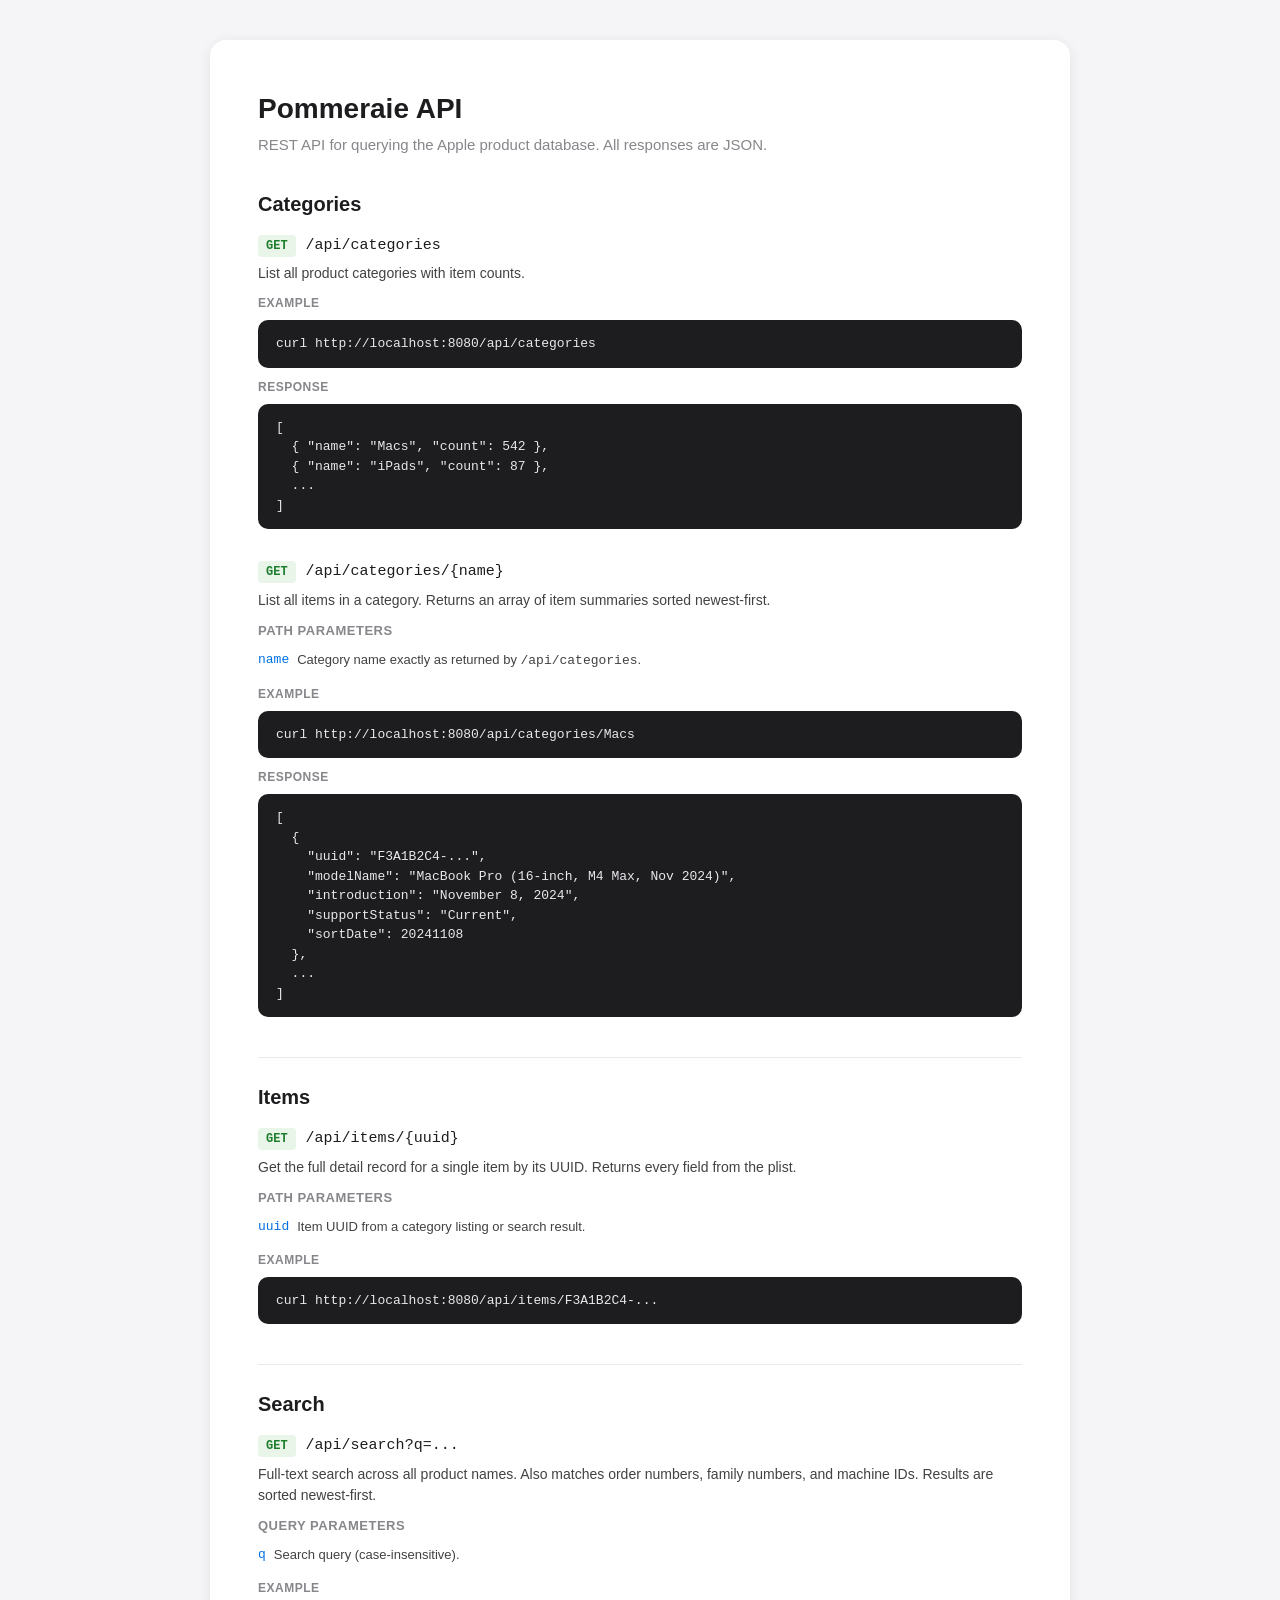
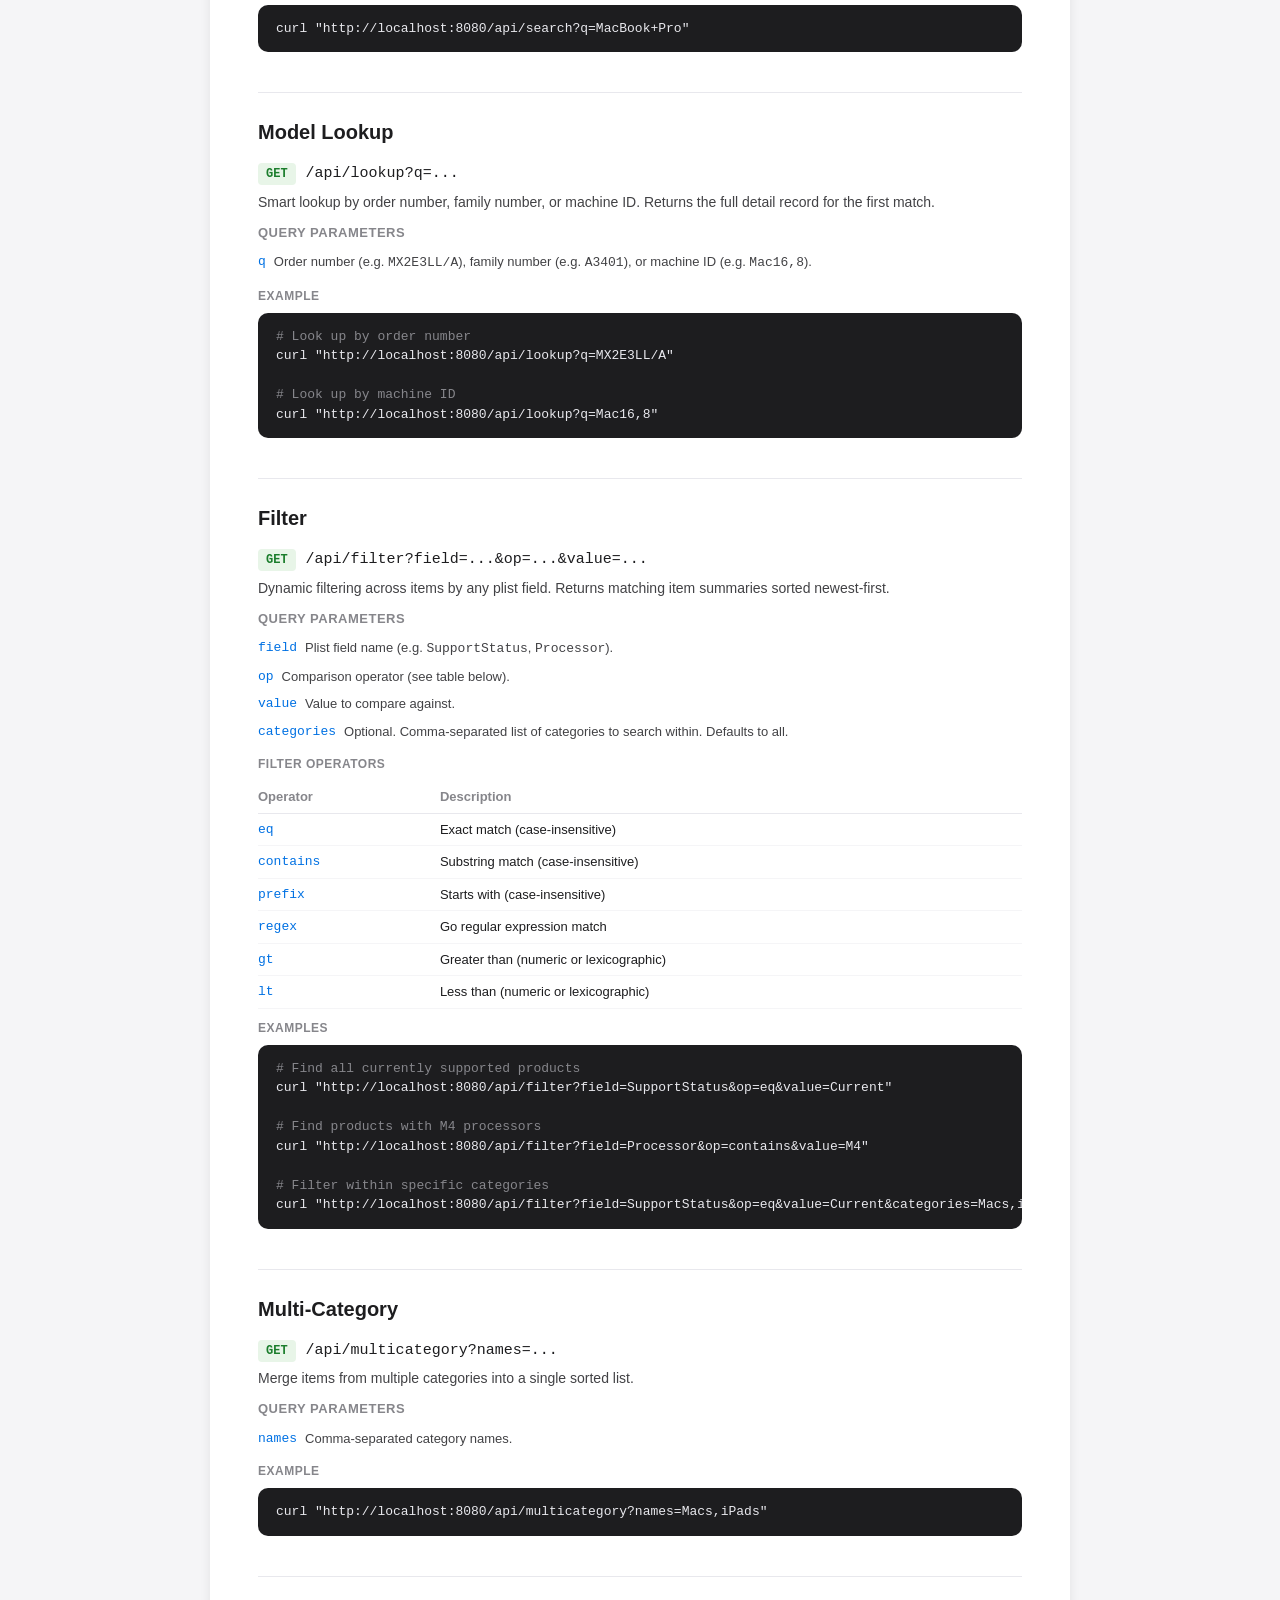
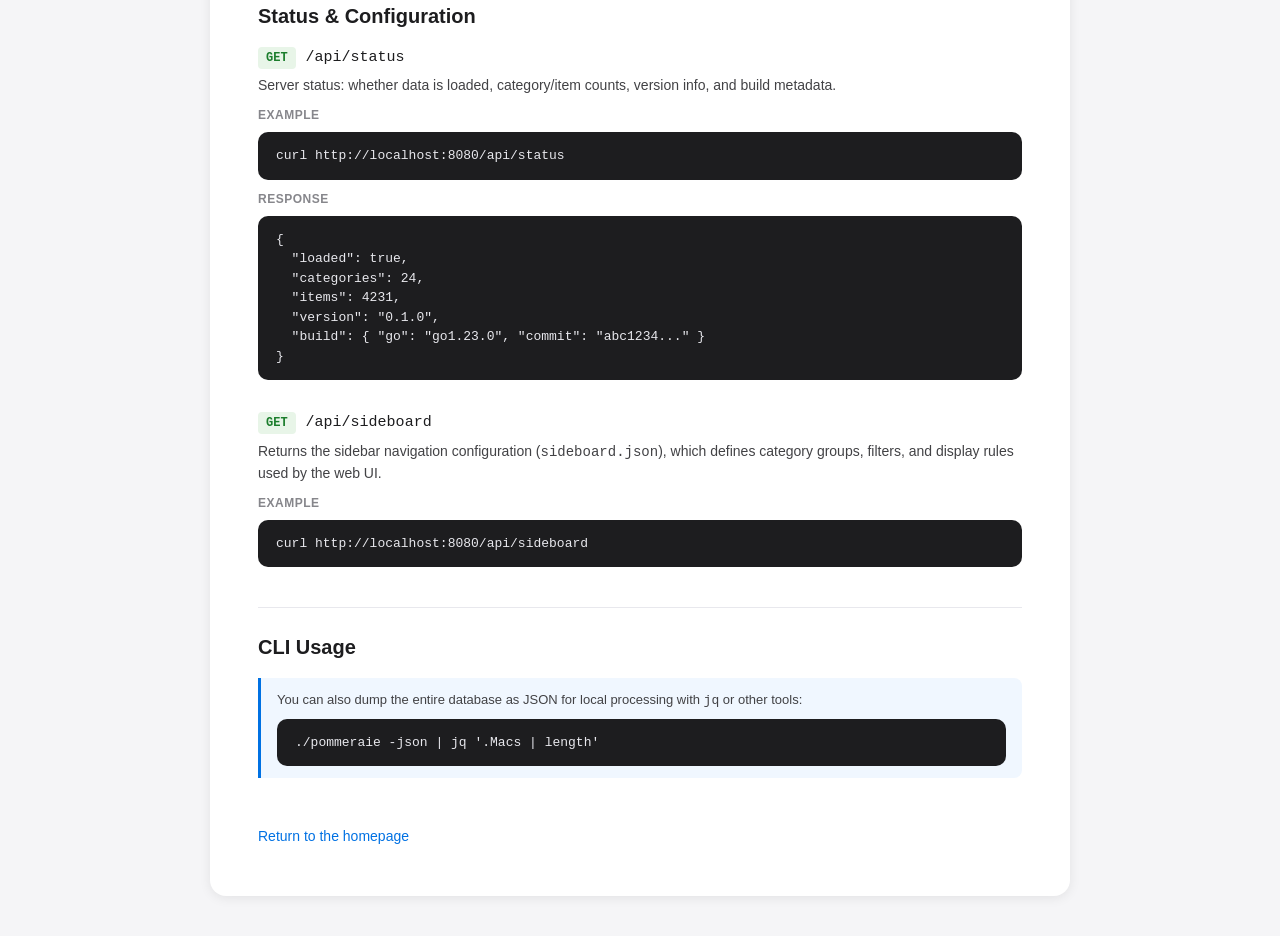
==== static/api.html @ 93c07968 "Add built-in API documentation page at /api - New static/api.html documents all REST endpoints with " ====
<!doctype html>
<html lang="en">
    <head>
        <meta charset="UTF-8" />
        <meta name="viewport" content="width=device-width, initial-scale=1.0" />
        <title>API Documentation — Pommeraie</title>
        <style>
            * {
                margin: 0;
                padding: 0;
                box-sizing: border-box;
            }
            body {
                font-family:
                    -apple-system, BlinkMacSystemFont, "SF Pro Text",
                    "Helvetica Neue", sans-serif;
                background: #f5f5f7;
                color: #1d1d1f;
                padding: 40px 20px;
                line-height: 1.5;
            }
            .container {
                background: #fff;
                border-radius: 16px;
                box-shadow: 0 2px 12px rgba(0, 0, 0, 0.08);
                padding: 48px;
                max-width: 860px;
                margin: 0 auto;
            }
            h1 {
                font-size: 28px;
                font-weight: 600;
                margin-bottom: 4px;
            }
            .subtitle {
                font-size: 15px;
                color: #86868b;
                margin-bottom: 32px;
            }
            h2 {
                font-size: 20px;
                font-weight: 600;
                margin-top: 40px;
                margin-bottom: 16px;
                padding-top: 24px;
                border-top: 1px solid #e8e8ed;
            }
            h2:first-of-type {
                margin-top: 0;
                padding-top: 0;
                border-top: none;
            }
            .endpoint {
                margin-bottom: 32px;
            }
            .endpoint-header {
                display: flex;
                align-items: baseline;
                gap: 10px;
                margin-bottom: 6px;
                flex-wrap: wrap;
            }
            .method {
                font-family: "SF Mono", SFMono-Regular, Menlo, monospace;
                font-size: 12px;
                font-weight: 600;
                background: #e8f5e8;
                color: #1b7d2c;
                padding: 2px 8px;
                border-radius: 4px;
                flex-shrink: 0;
            }
            .path {
                font-family: "SF Mono", SFMono-Regular, Menlo, monospace;
                font-size: 15px;
                font-weight: 500;
                color: #1d1d1f;
            }
            .endpoint p {
                font-size: 14px;
                color: #424245;
                margin-bottom: 10px;
            }
            .params {
                margin: 10px 0;
            }
            .params-title {
                font-size: 13px;
                font-weight: 600;
                color: #86868b;
                text-transform: uppercase;
                letter-spacing: 0.5px;
                margin-bottom: 6px;
            }
            .param {
                font-size: 13px;
                padding: 4px 0;
                display: flex;
                gap: 8px;
            }
            .param-name {
                font-family: "SF Mono", SFMono-Regular, Menlo, monospace;
                color: #0071e3;
                flex-shrink: 0;
            }
            .param-desc {
                color: #424245;
            }
            pre {
                background: #1d1d1f;
                color: #e8e8ed;
                font-family: "SF Mono", SFMono-Regular, Menlo, monospace;
                font-size: 13px;
                padding: 14px 18px;
                border-radius: 10px;
                overflow-x: auto;
                margin: 8px 0;
                line-height: 1.5;
            }
            pre .comment {
                color: #86868b;
            }
            .label {
                font-size: 12px;
                font-weight: 600;
                color: #86868b;
                text-transform: uppercase;
                letter-spacing: 0.5px;
                margin-top: 10px;
                margin-bottom: 4px;
            }
            table {
                width: 100%;
                border-collapse: collapse;
                font-size: 13px;
                margin: 8px 0;
            }
            th {
                text-align: left;
                font-weight: 600;
                color: #86868b;
                padding: 6px 12px 6px 0;
                border-bottom: 1px solid #e8e8ed;
            }
            td {
                padding: 6px 12px 6px 0;
                border-bottom: 1px solid #f5f5f7;
                vertical-align: top;
            }
            td:first-child {
                font-family: "SF Mono", SFMono-Regular, Menlo, monospace;
                color: #0071e3;
                white-space: nowrap;
            }
            .back-link {
                display: inline-block;
                margin-top: 32px;
                font-size: 14px;
                color: #0071e3;
                text-decoration: none;
            }
            .back-link:hover {
                text-decoration: underline;
            }
            .note {
                background: #f0f7ff;
                border-left: 3px solid #0071e3;
                padding: 12px 16px;
                border-radius: 0 8px 8px 0;
                font-size: 13px;
                color: #424245;
                margin: 16px 0;
            }
            @media (max-width: 600px) {
                .container {
                    padding: 24px 16px;
                }
                .endpoint-header {
                    gap: 6px;
                }
                .path {
                    font-size: 13px;
                }
            }
        </style>
    </head>
    <body>
        <div class="container">
            <h1>Pommeraie API</h1>
            <p class="subtitle">
                REST API for querying the Apple product database. All responses
                are JSON.
            </p>

            <h2>Categories</h2>

            <div class="endpoint">
                <div class="endpoint-header">
                    <span class="method">GET</span>
                    <span class="path">/api/categories</span>
                </div>
                <p>List all product categories with item counts.</p>
                <div class="label">Example</div>
                <pre>curl http://localhost:8080/api/categories</pre>
                <div class="label">Response</div>
                <pre>[
  { "name": "Macs", "count": 542 },
  { "name": "iPads", "count": 87 },
  ...
]</pre>
            </div>

            <div class="endpoint">
                <div class="endpoint-header">
                    <span class="method">GET</span>
                    <span class="path">/api/categories/{name}</span>
                </div>
                <p>
                    List all items in a category. Returns an array of item
                    summaries sorted newest-first.
                </p>
                <div class="params">
                    <div class="params-title">Path Parameters</div>
                    <div class="param">
                        <span class="param-name">name</span>
                        <span class="param-desc"
                            >Category name exactly as returned by
                            <code>/api/categories</code>.</span
                        >
                    </div>
                </div>
                <div class="label">Example</div>
                <pre>curl http://localhost:8080/api/categories/Macs</pre>
                <div class="label">Response</div>
                <pre>[
  {
    "uuid": "F3A1B2C4-...",
    "modelName": "MacBook Pro (16-inch, M4 Max, Nov 2024)",
    "introduction": "November 8, 2024",
    "supportStatus": "Current",
    "sortDate": 20241108
  },
  ...
]</pre>
            </div>

            <h2>Items</h2>

            <div class="endpoint">
                <div class="endpoint-header">
                    <span class="method">GET</span>
                    <span class="path">/api/items/{uuid}</span>
                </div>
                <p>
                    Get the full detail record for a single item by its UUID.
                    Returns every field from the plist.
                </p>
                <div class="params">
                    <div class="params-title">Path Parameters</div>
                    <div class="param">
                        <span class="param-name">uuid</span>
                        <span class="param-desc"
                            >Item UUID from a category listing or search
                            result.</span
                        >
                    </div>
                </div>
                <div class="label">Example</div>
                <pre>curl http://localhost:8080/api/items/F3A1B2C4-...</pre>
            </div>

            <h2>Search</h2>

            <div class="endpoint">
                <div class="endpoint-header">
                    <span class="method">GET</span>
                    <span class="path">/api/search?q=...</span>
                </div>
                <p>
                    Full-text search across all product names. Also matches
                    order numbers, family numbers, and machine IDs. Results are
                    sorted newest-first.
                </p>
                <div class="params">
                    <div class="params-title">Query Parameters</div>
                    <div class="param">
                        <span class="param-name">q</span>
                        <span class="param-desc"
                            >Search query (case-insensitive).</span
                        >
                    </div>
                </div>
                <div class="label">Example</div>
                <pre>curl "http://localhost:8080/api/search?q=MacBook+Pro"</pre>
            </div>

            <h2>Model Lookup</h2>

            <div class="endpoint">
                <div class="endpoint-header">
                    <span class="method">GET</span>
                    <span class="path">/api/lookup?q=...</span>
                </div>
                <p>
                    Smart lookup by order number, family number, or machine ID.
                    Returns the full detail record for the first match.
                </p>
                <div class="params">
                    <div class="params-title">Query Parameters</div>
                    <div class="param">
                        <span class="param-name">q</span>
                        <span class="param-desc"
                            >Order number (e.g.
                            <code>MX2E3LL/A</code>), family number (e.g.
                            <code>A3401</code>), or machine ID (e.g.
                            <code>Mac16,8</code>).</span
                        >
                    </div>
                </div>
                <div class="label">Example</div>
                <pre><span class="comment"># Look up by order number</span>
curl "http://localhost:8080/api/lookup?q=MX2E3LL/A"

<span class="comment"># Look up by machine ID</span>
curl "http://localhost:8080/api/lookup?q=Mac16,8"</pre>
            </div>

            <h2>Filter</h2>

            <div class="endpoint">
                <div class="endpoint-header">
                    <span class="method">GET</span>
                    <span class="path">/api/filter?field=...&amp;op=...&amp;value=...</span>
                </div>
                <p>
                    Dynamic filtering across items by any plist field. Returns
                    matching item summaries sorted newest-first.
                </p>
                <div class="params">
                    <div class="params-title">Query Parameters</div>
                    <div class="param">
                        <span class="param-name">field</span>
                        <span class="param-desc"
                            >Plist field name (e.g.
                            <code>SupportStatus</code>,
                            <code>Processor</code>).</span
                        >
                    </div>
                    <div class="param">
                        <span class="param-name">op</span>
                        <span class="param-desc"
                            >Comparison operator (see table below).</span
                        >
                    </div>
                    <div class="param">
                        <span class="param-name">value</span>
                        <span class="param-desc"
                            >Value to compare against.</span
                        >
                    </div>
                    <div class="param">
                        <span class="param-name">categories</span>
                        <span class="param-desc"
                            >Optional. Comma-separated list of categories to
                            search within. Defaults to all.</span
                        >
                    </div>
                </div>

                <div class="label">Filter Operators</div>
                <table>
                    <thead>
                        <tr>
                            <th>Operator</th>
                            <th>Description</th>
                        </tr>
                    </thead>
                    <tbody>
                        <tr>
                            <td>eq</td>
                            <td>
                                Exact match (case-insensitive)
                            </td>
                        </tr>
                        <tr>
                            <td>contains</td>
                            <td>
                                Substring match (case-insensitive)
                            </td>
                        </tr>
                        <tr>
                            <td>prefix</td>
                            <td>
                                Starts with (case-insensitive)
                            </td>
                        </tr>
                        <tr>
                            <td>regex</td>
                            <td>
                                Go regular expression match
                            </td>
                        </tr>
                        <tr>
                            <td>gt</td>
                            <td>
                                Greater than (numeric or lexicographic)
                            </td>
                        </tr>
                        <tr>
                            <td>lt</td>
                            <td>
                                Less than (numeric or lexicographic)
                            </td>
                        </tr>
                    </tbody>
                </table>

                <div class="label">Examples</div>
                <pre><span class="comment"># Find all currently supported products</span>
curl "http://localhost:8080/api/filter?field=SupportStatus&amp;op=eq&amp;value=Current"

<span class="comment"># Find products with M4 processors</span>
curl "http://localhost:8080/api/filter?field=Processor&amp;op=contains&amp;value=M4"

<span class="comment"># Filter within specific categories</span>
curl "http://localhost:8080/api/filter?field=SupportStatus&amp;op=eq&amp;value=Current&amp;categories=Macs,iPads"</pre>
            </div>

            <h2>Multi-Category</h2>

            <div class="endpoint">
                <div class="endpoint-header">
                    <span class="method">GET</span>
                    <span class="path">/api/multicategory?names=...</span>
                </div>
                <p>
                    Merge items from multiple categories into a single sorted
                    list.
                </p>
                <div class="params">
                    <div class="params-title">Query Parameters</div>
                    <div class="param">
                        <span class="param-name">names</span>
                        <span class="param-desc"
                            >Comma-separated category names.</span
                        >
                    </div>
                </div>
                <div class="label">Example</div>
                <pre>curl "http://localhost:8080/api/multicategory?names=Macs,iPads"</pre>
            </div>

            <h2>Status &amp; Configuration</h2>

            <div class="endpoint">
                <div class="endpoint-header">
                    <span class="method">GET</span>
                    <span class="path">/api/status</span>
                </div>
                <p>
                    Server status: whether data is loaded, category/item
                    counts, version info, and build metadata.
                </p>
                <div class="label">Example</div>
                <pre>curl http://localhost:8080/api/status</pre>
                <div class="label">Response</div>
                <pre>{
  "loaded": true,
  "categories": 24,
  "items": 4231,
  "version": "0.1.0",
  "build": { "go": "go1.23.0", "commit": "abc1234..." }
}</pre>
            </div>

            <div class="endpoint">
                <div class="endpoint-header">
                    <span class="method">GET</span>
                    <span class="path">/api/sideboard</span>
                </div>
                <p>
                    Returns the sidebar navigation configuration
                    (<code>sideboard.json</code>), which defines category
                    groups, filters, and display rules used by the web UI.
                </p>
                <div class="label">Example</div>
                <pre>curl http://localhost:8080/api/sideboard</pre>
            </div>

            <h2>CLI Usage</h2>

            <div class="note">
                You can also dump the entire database as JSON for local
                processing with <code>jq</code> or other tools:
                <pre style="margin-top: 8px; margin-bottom: 0">./pommeraie -json | jq '.Macs | length'</pre>
            </div>

            <a href="/" class="back-link">Return to the homepage</a>
        </div>
    </body>
</html>
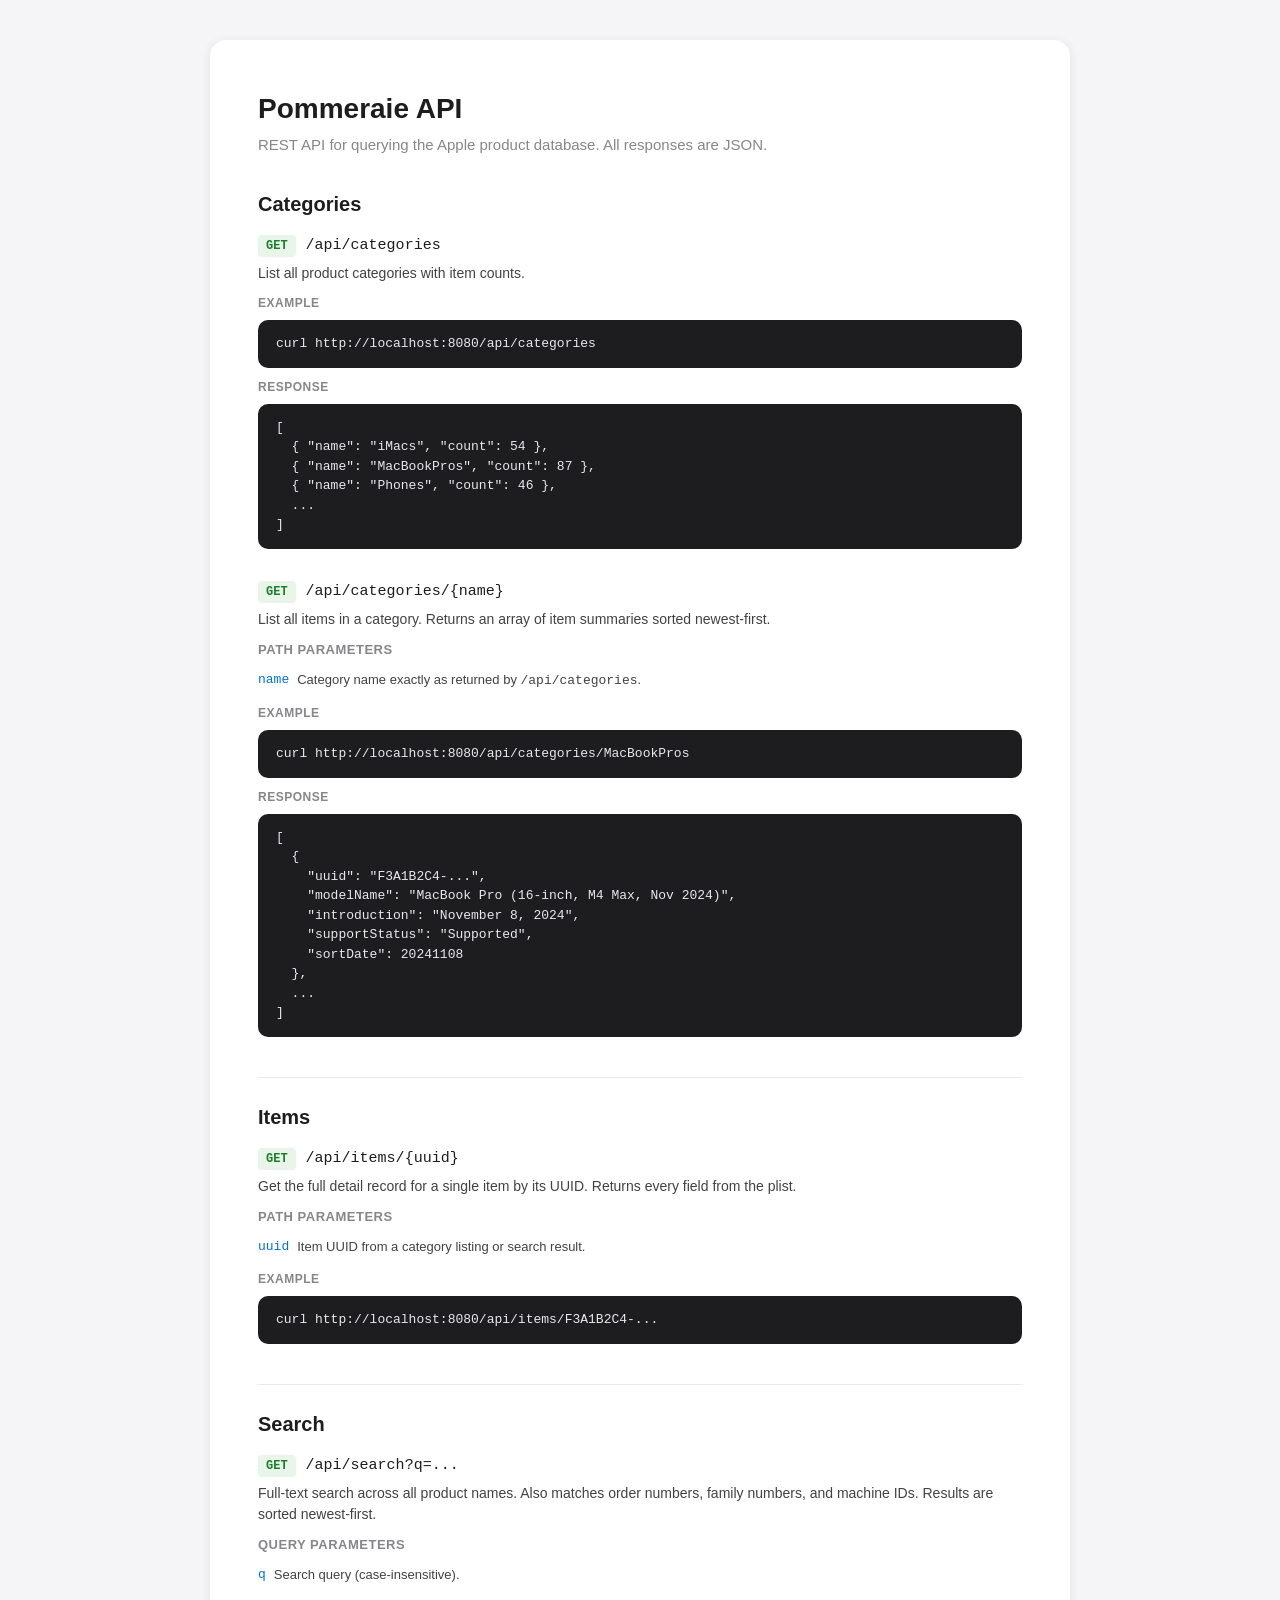
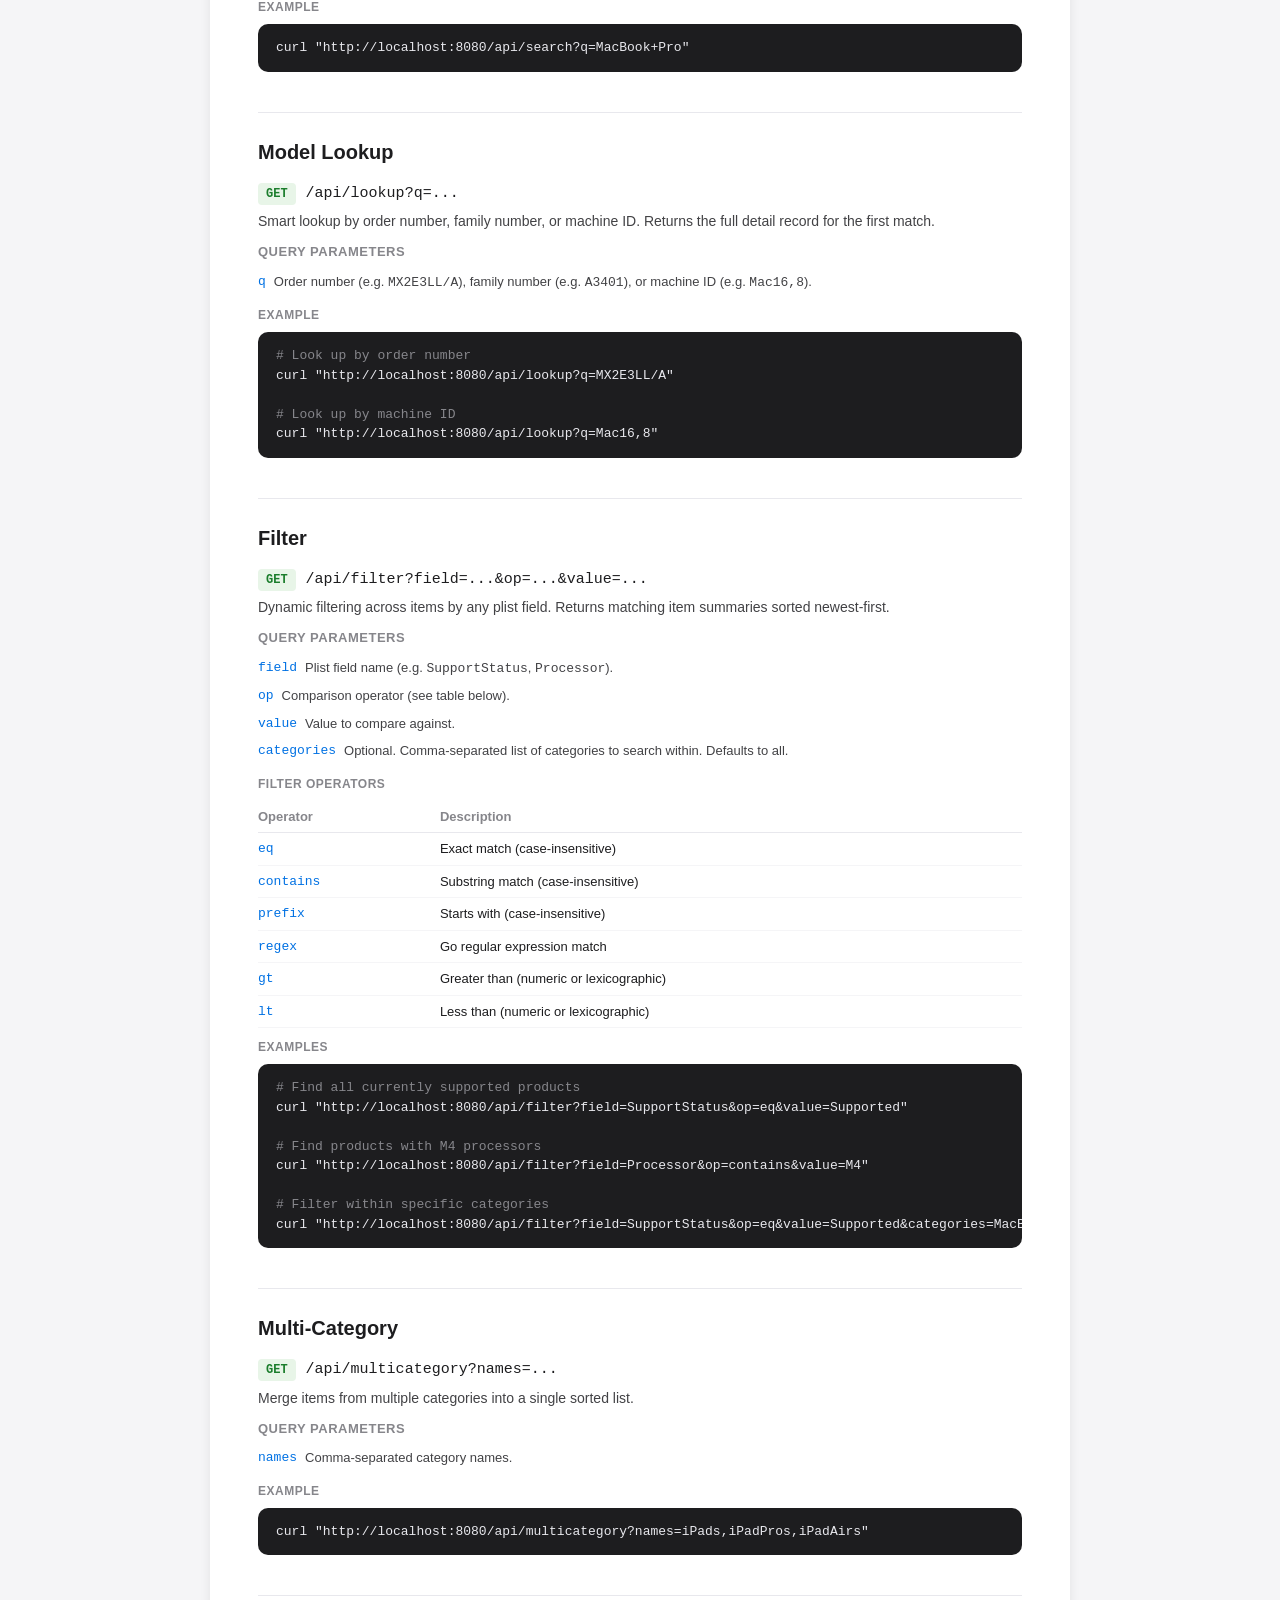
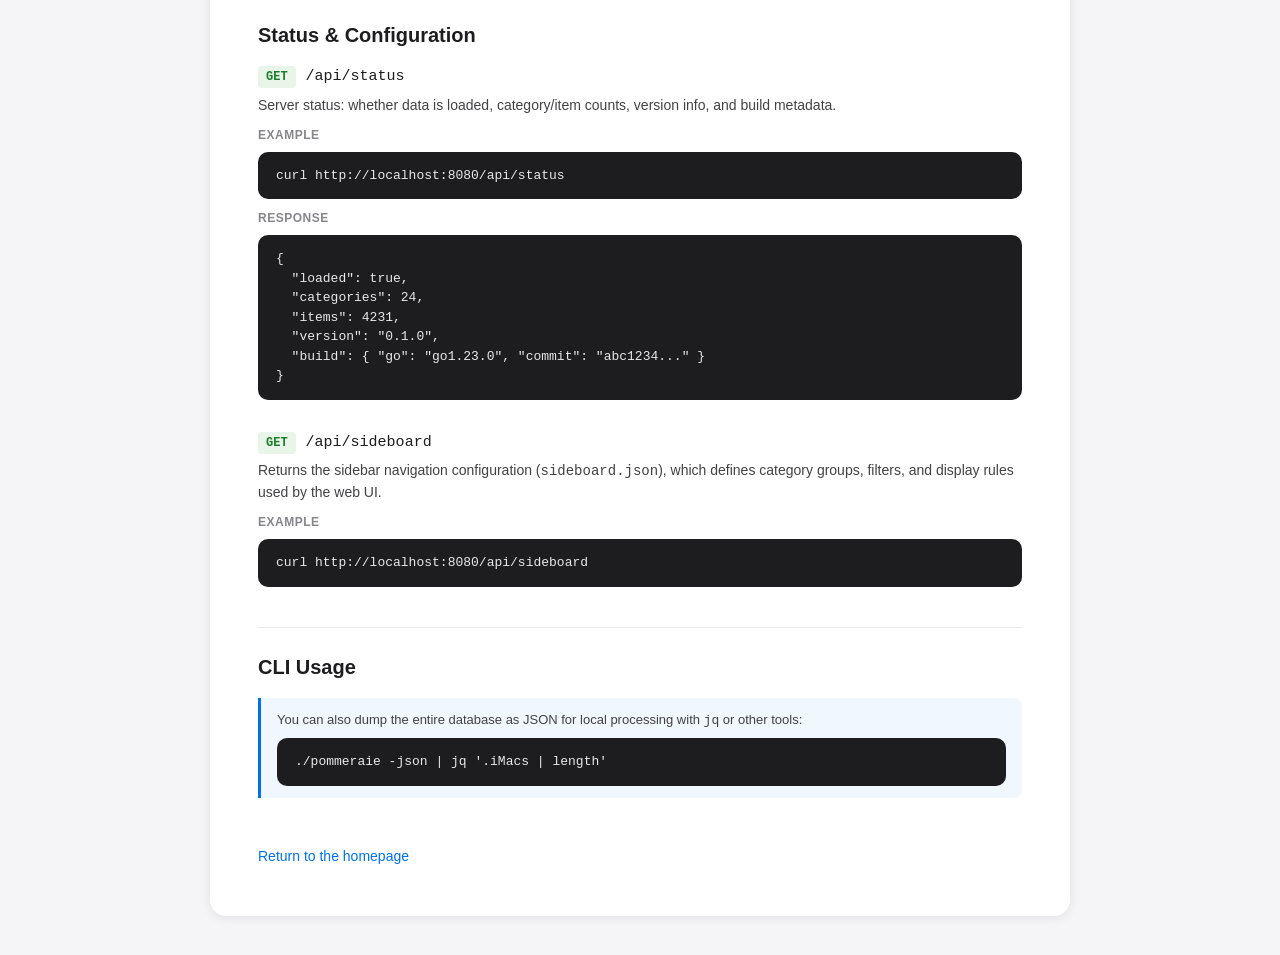
==== commit 3c9f83e7: "Fix API doc examples to use real category names Category names like "Macs" and "iPads" don't exist i" ====
--- a/static/api.html
+++ b/static/api.html
@@ -204,8 +204,9 @@
                 <pre>curl http://localhost:8080/api/categories</pre>
                 <div class="label">Response</div>
                 <pre>[
-  { "name": "Macs", "count": 542 },
-  { "name": "iPads", "count": 87 },
+  { "name": "iMacs", "count": 54 },
+  { "name": "MacBookPros", "count": 87 },
+  { "name": "Phones", "count": 46 },
   ...
 ]</pre>
             </div>
@@ -230,14 +231,14 @@
                     </div>
                 </div>
                 <div class="label">Example</div>
-                <pre>curl http://localhost:8080/api/categories/Macs</pre>
+                <pre>curl http://localhost:8080/api/categories/MacBookPros</pre>
                 <div class="label">Response</div>
                 <pre>[
   {
     "uuid": "F3A1B2C4-...",
     "modelName": "MacBook Pro (16-inch, M4 Max, Nov 2024)",
     "introduction": "November 8, 2024",
-    "supportStatus": "Current",
+    "supportStatus": "Supported",
     "sortDate": 20241108
   },
   ...
@@ -417,13 +418,13 @@
 
                 <div class="label">Examples</div>
                 <pre><span class="comment"># Find all currently supported products</span>
-curl "http://localhost:8080/api/filter?field=SupportStatus&amp;op=eq&amp;value=Current"
+curl "http://localhost:8080/api/filter?field=SupportStatus&amp;op=eq&amp;value=Supported"
 
 <span class="comment"># Find products with M4 processors</span>
 curl "http://localhost:8080/api/filter?field=Processor&amp;op=contains&amp;value=M4"
 
 <span class="comment"># Filter within specific categories</span>
-curl "http://localhost:8080/api/filter?field=SupportStatus&amp;op=eq&amp;value=Current&amp;categories=Macs,iPads"</pre>
+curl "http://localhost:8080/api/filter?field=SupportStatus&amp;op=eq&amp;value=Supported&amp;categories=MacBookPros,iMacs"</pre>
             </div>
 
             <h2>Multi-Category</h2>
@@ -447,7 +448,7 @@
                     </div>
                 </div>
                 <div class="label">Example</div>
-                <pre>curl "http://localhost:8080/api/multicategory?names=Macs,iPads"</pre>
+                <pre>curl "http://localhost:8080/api/multicategory?names=iPads,iPadPros,iPadAirs"</pre>
             </div>
 
             <h2>Status &amp; Configuration</h2>
@@ -492,7 +493,7 @@
             <div class="note">
                 You can also dump the entire database as JSON for local
                 processing with <code>jq</code> or other tools:
-                <pre style="margin-top: 8px; margin-bottom: 0">./pommeraie -json | jq '.Macs | length'</pre>
+                <pre style="margin-top: 8px; margin-bottom: 0">./pommeraie -json | jq '.iMacs | length'</pre>
             </div>
 
             <a href="/" class="back-link">Return to the homepage</a>
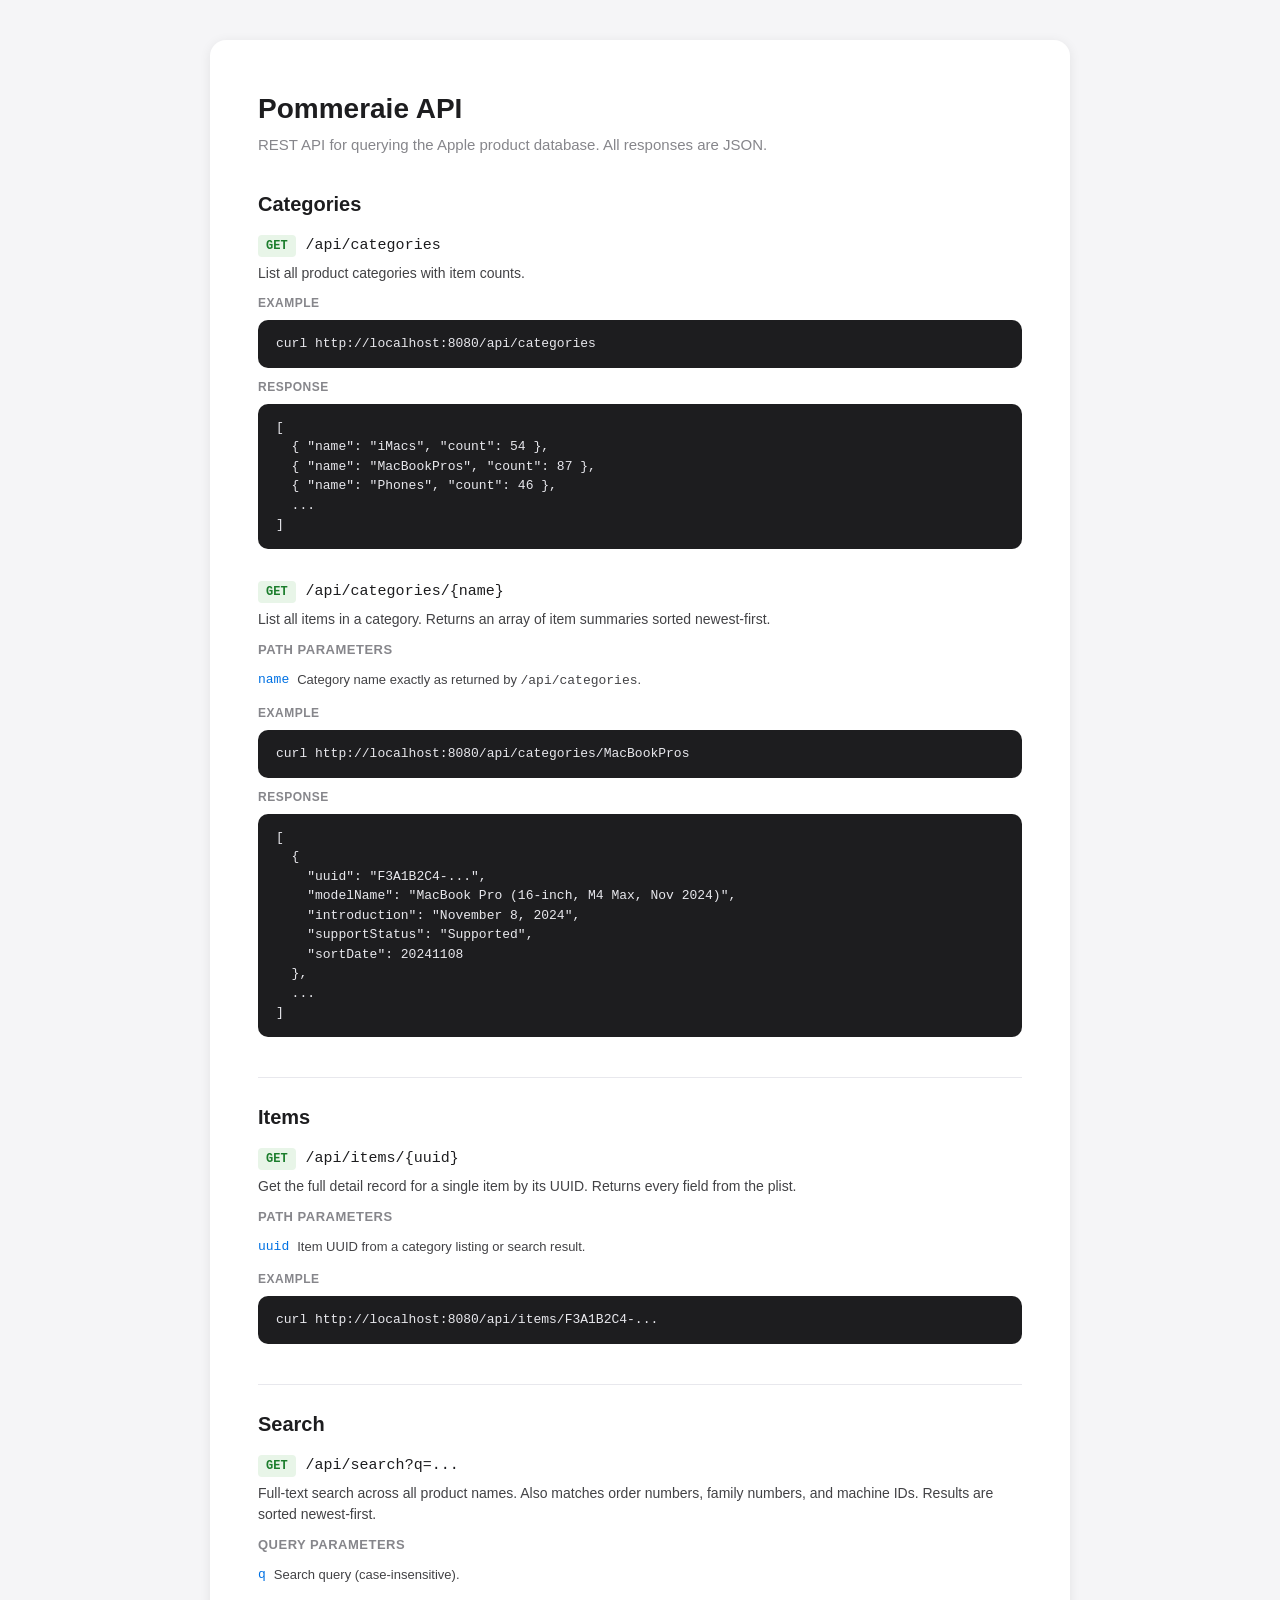
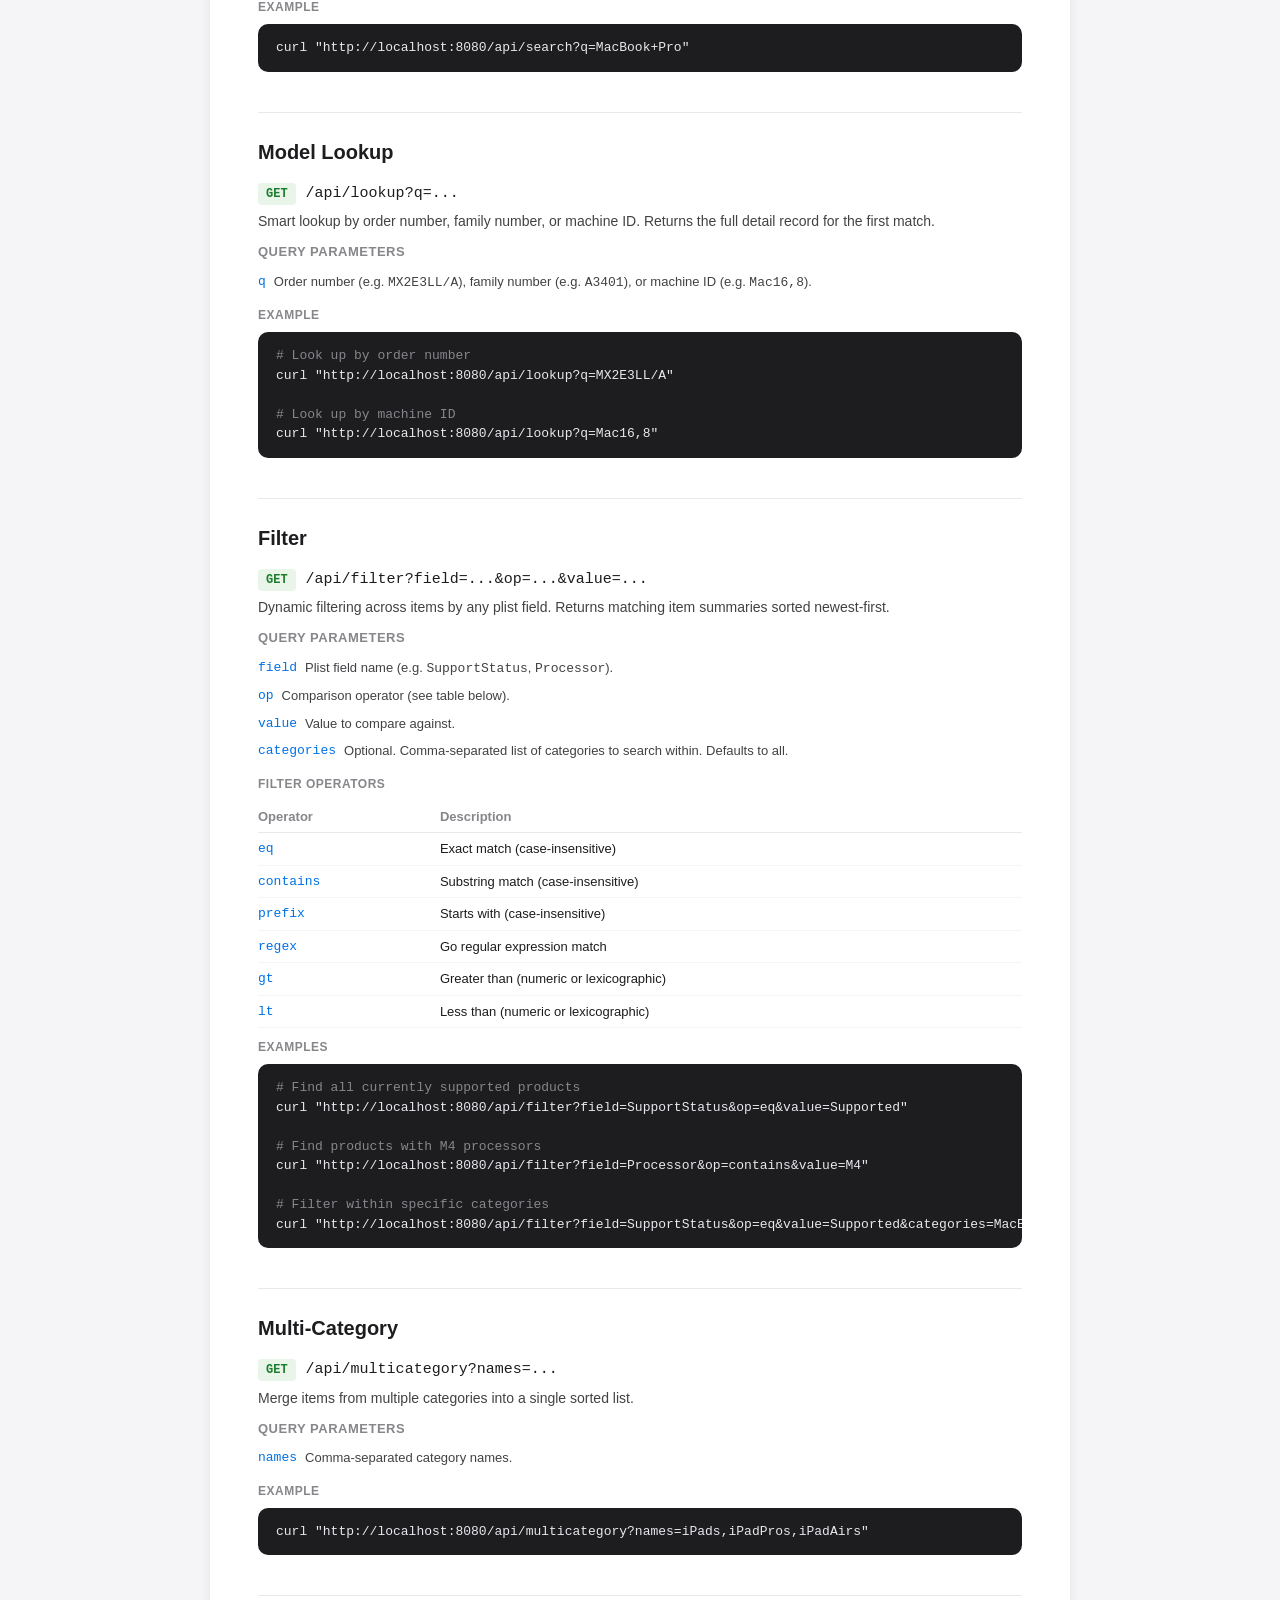
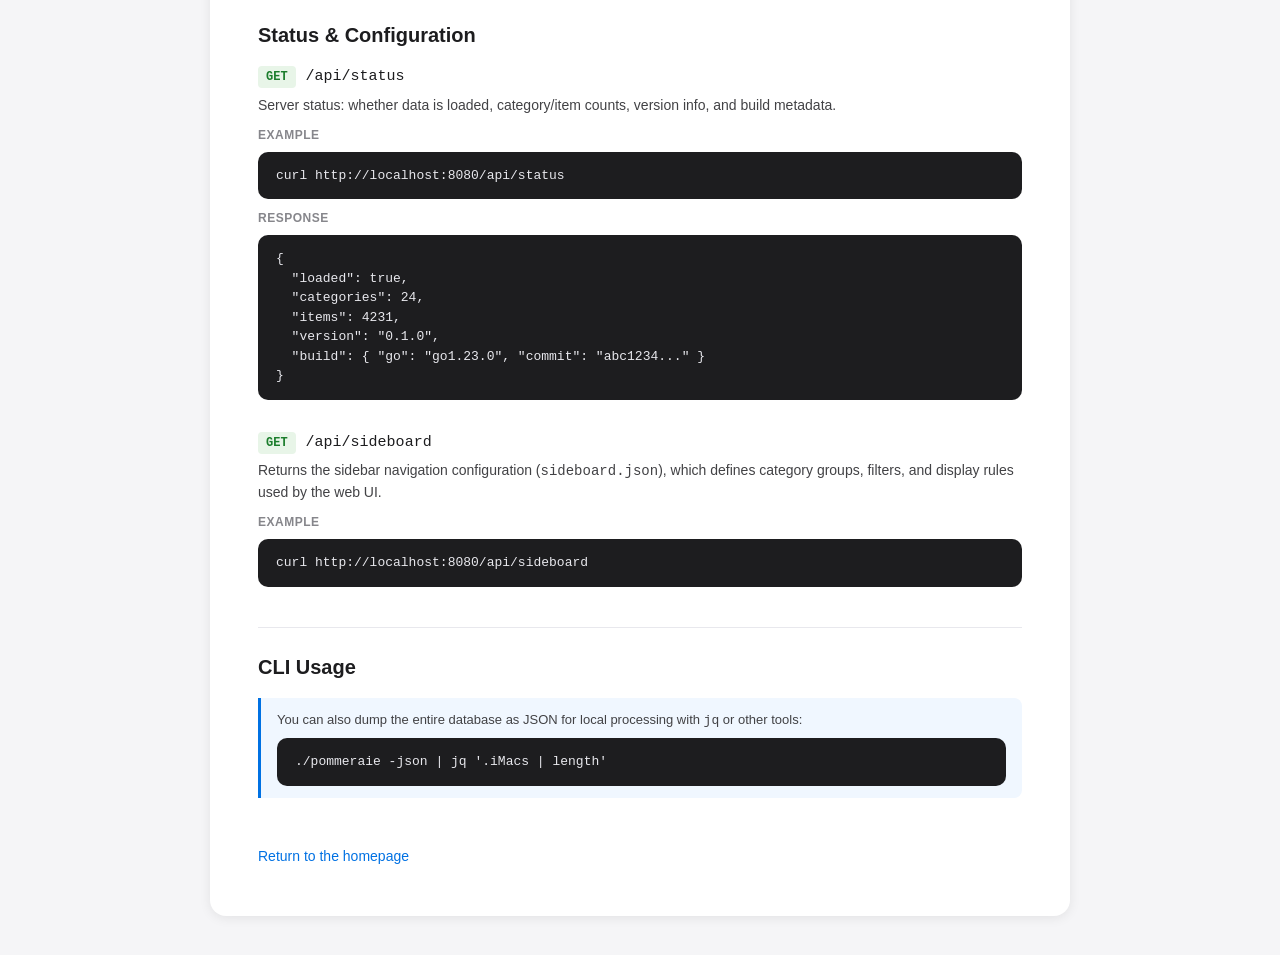
==== commit e00b98cc: "Add copy button to API docs code examples Button appears on hover, copies text content, shows brief " ====
--- a/static/api.html
+++ b/static/api.html
@@ -116,9 +116,36 @@
                 overflow-x: auto;
                 margin: 8px 0;
                 line-height: 1.5;
+                position: relative;
             }
             pre .comment {
                 color: #86868b;
+            }
+            .copy-btn {
+                position: absolute;
+                top: 8px;
+                right: 8px;
+                background: rgba(255, 255, 255, 0.1);
+                border: none;
+                border-radius: 6px;
+                color: #86868b;
+                font-family: "SF Mono", SFMono-Regular, Menlo, monospace;
+                font-size: 11px;
+                padding: 4px 10px;
+                cursor: pointer;
+                opacity: 0;
+                transition: opacity 0.15s, background 0.15s;
+            }
+            pre:hover .copy-btn {
+                opacity: 1;
+            }
+            .copy-btn:hover {
+                background: rgba(255, 255, 255, 0.2);
+                color: #e8e8ed;
+            }
+            .copy-btn.copied {
+                opacity: 1;
+                color: #34c759;
             }
             .label {
                 font-size: 12px;
@@ -498,5 +525,26 @@
 
             <a href="/" class="back-link">Return to the homepage</a>
         </div>
+        <script>
+            document.querySelectorAll("pre").forEach(function (pre) {
+                var btn = document.createElement("button");
+                btn.className = "copy-btn";
+                btn.textContent = "Copy";
+                btn.addEventListener("click", function () {
+                    var text = pre.textContent
+                        .replace(btn.textContent, "")
+                        .trim();
+                    navigator.clipboard.writeText(text).then(function () {
+                        btn.textContent = "Copied";
+                        btn.classList.add("copied");
+                        setTimeout(function () {
+                            btn.textContent = "Copy";
+                            btn.classList.remove("copied");
+                        }, 1500);
+                    });
+                });
+                pre.appendChild(btn);
+            });
+        </script>
     </body>
 </html>
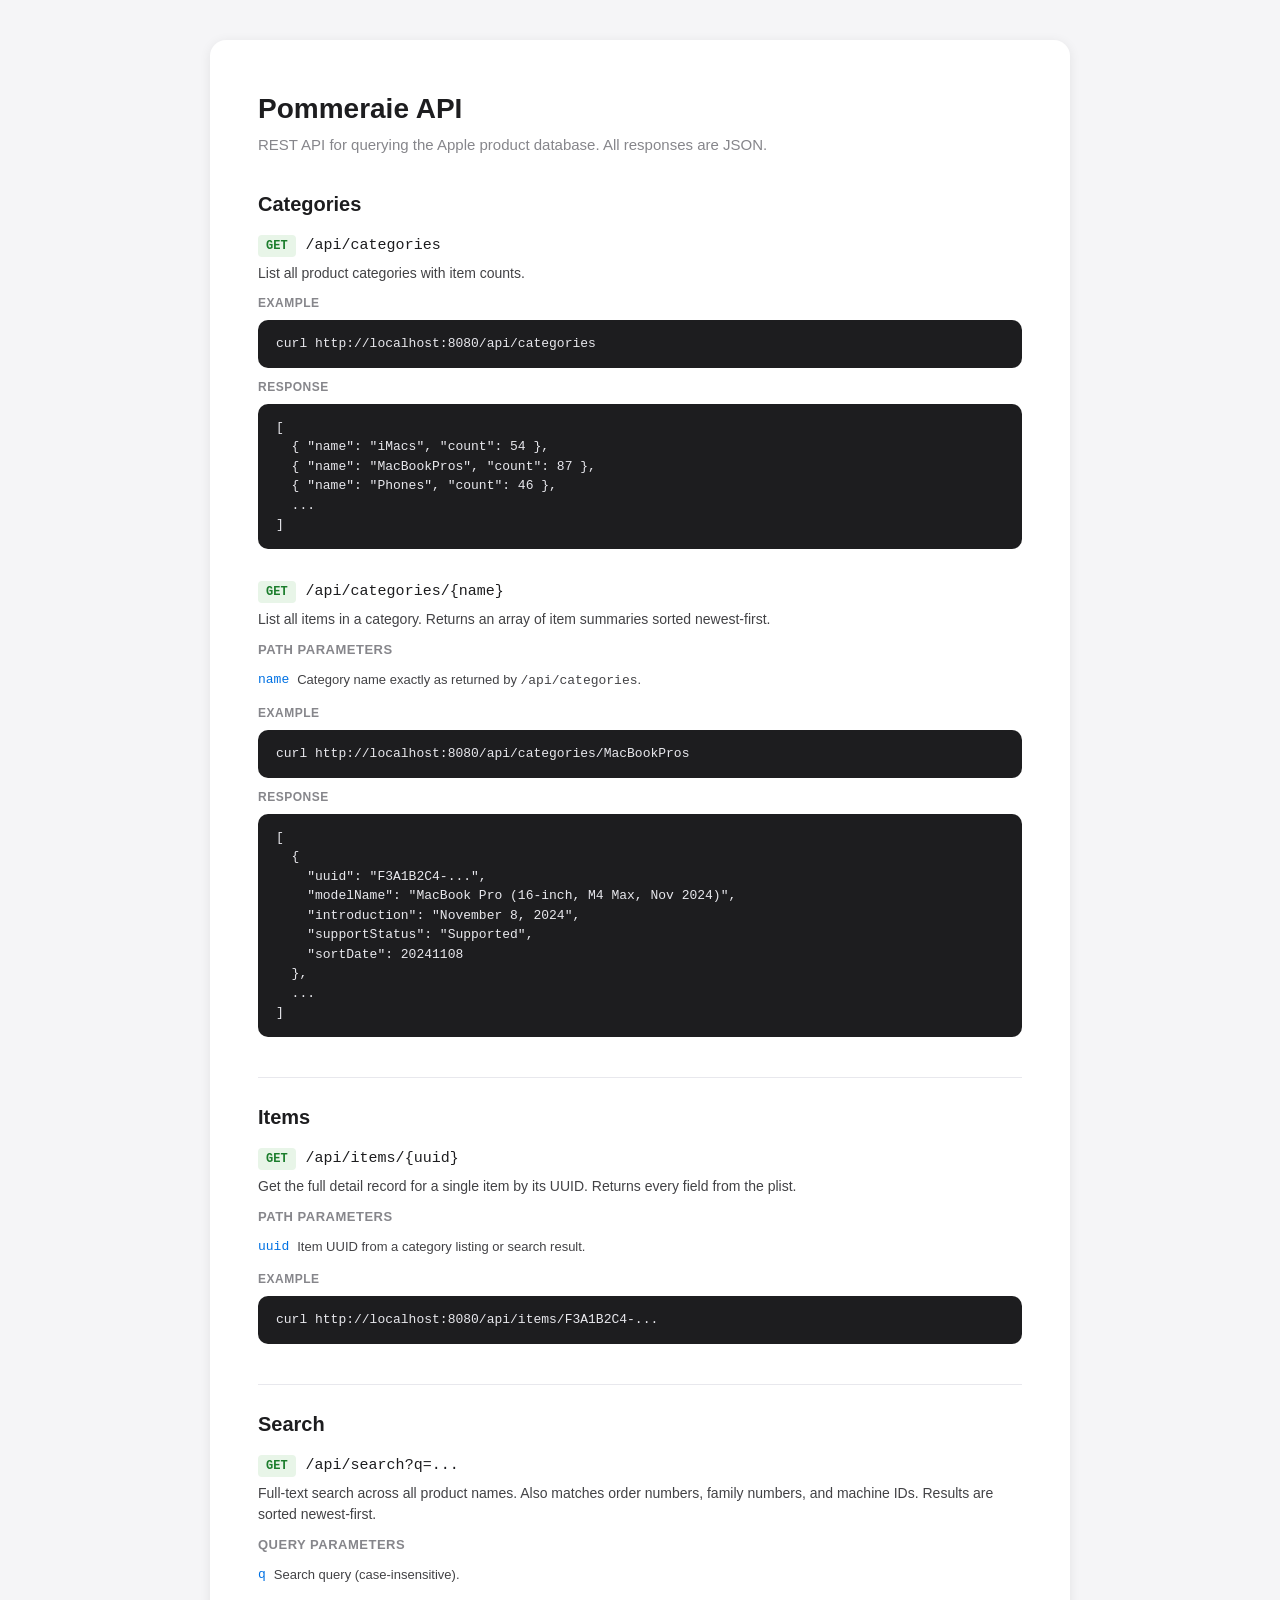
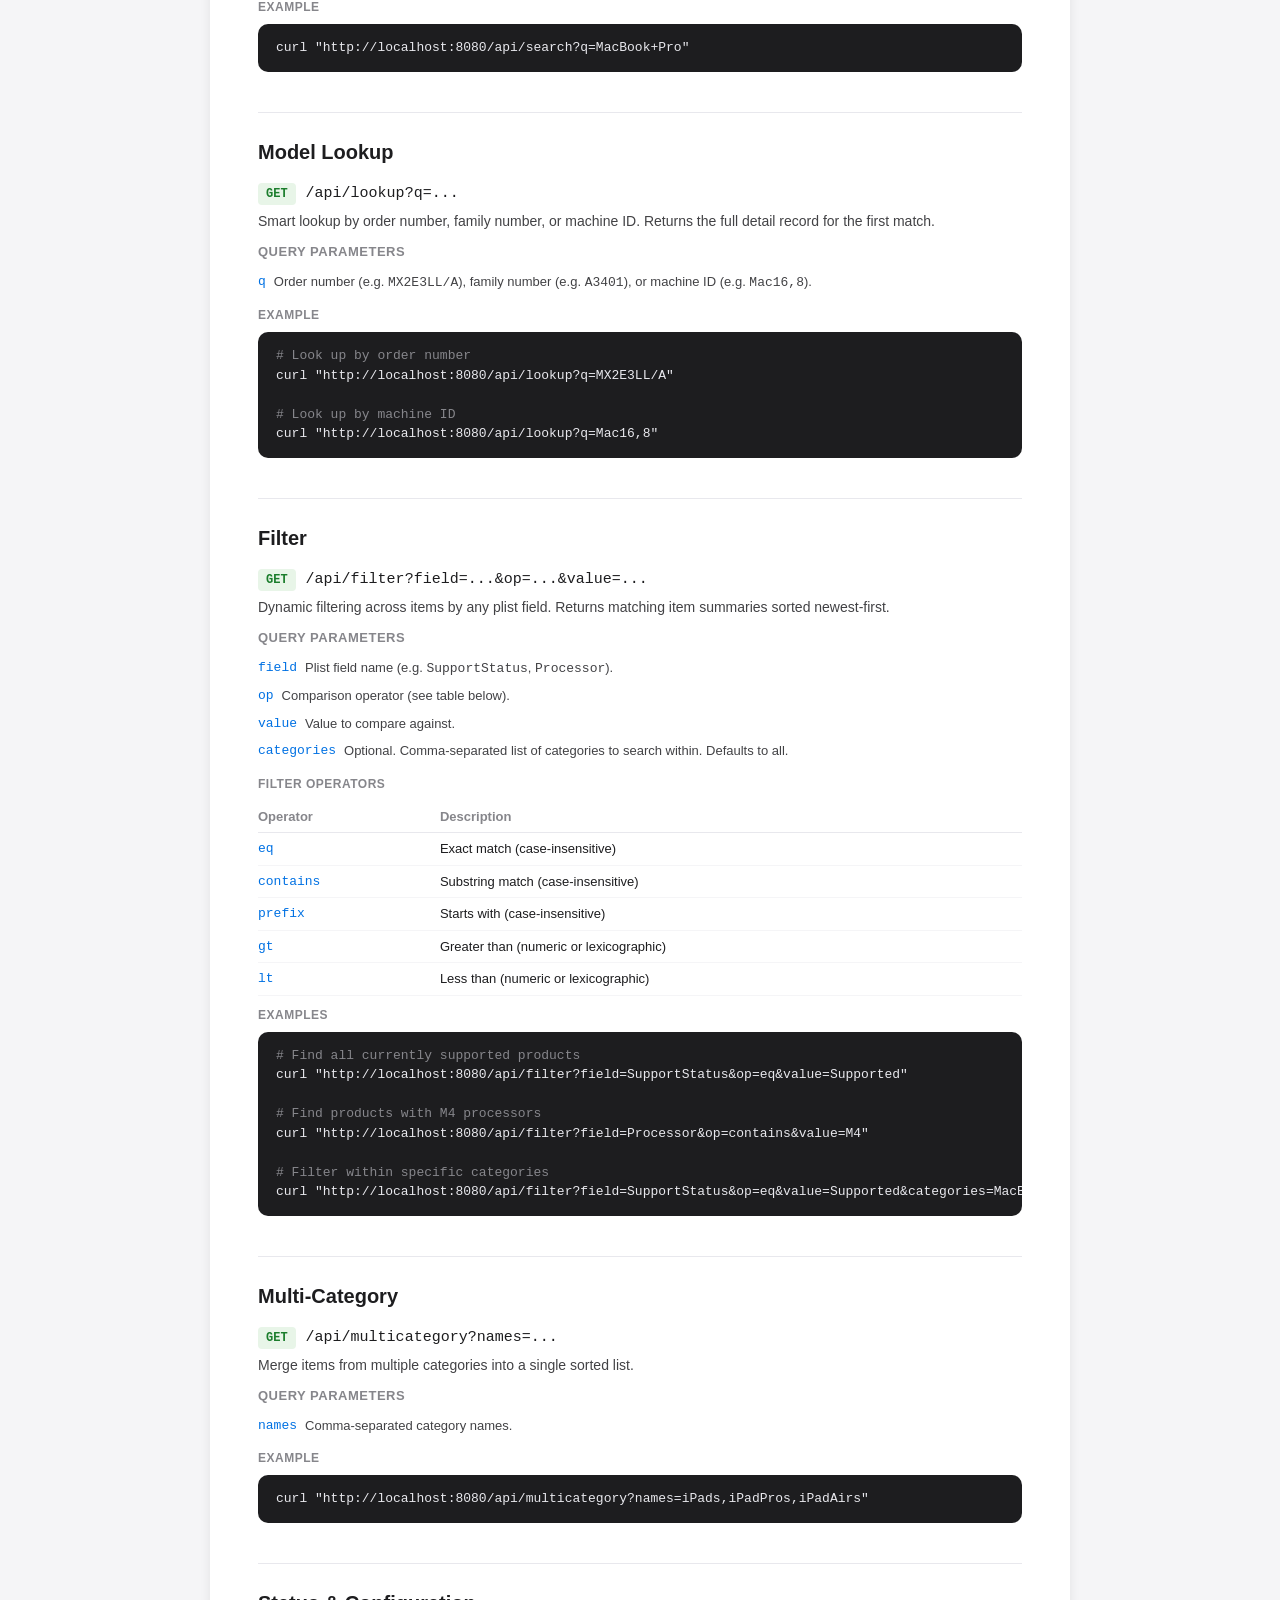
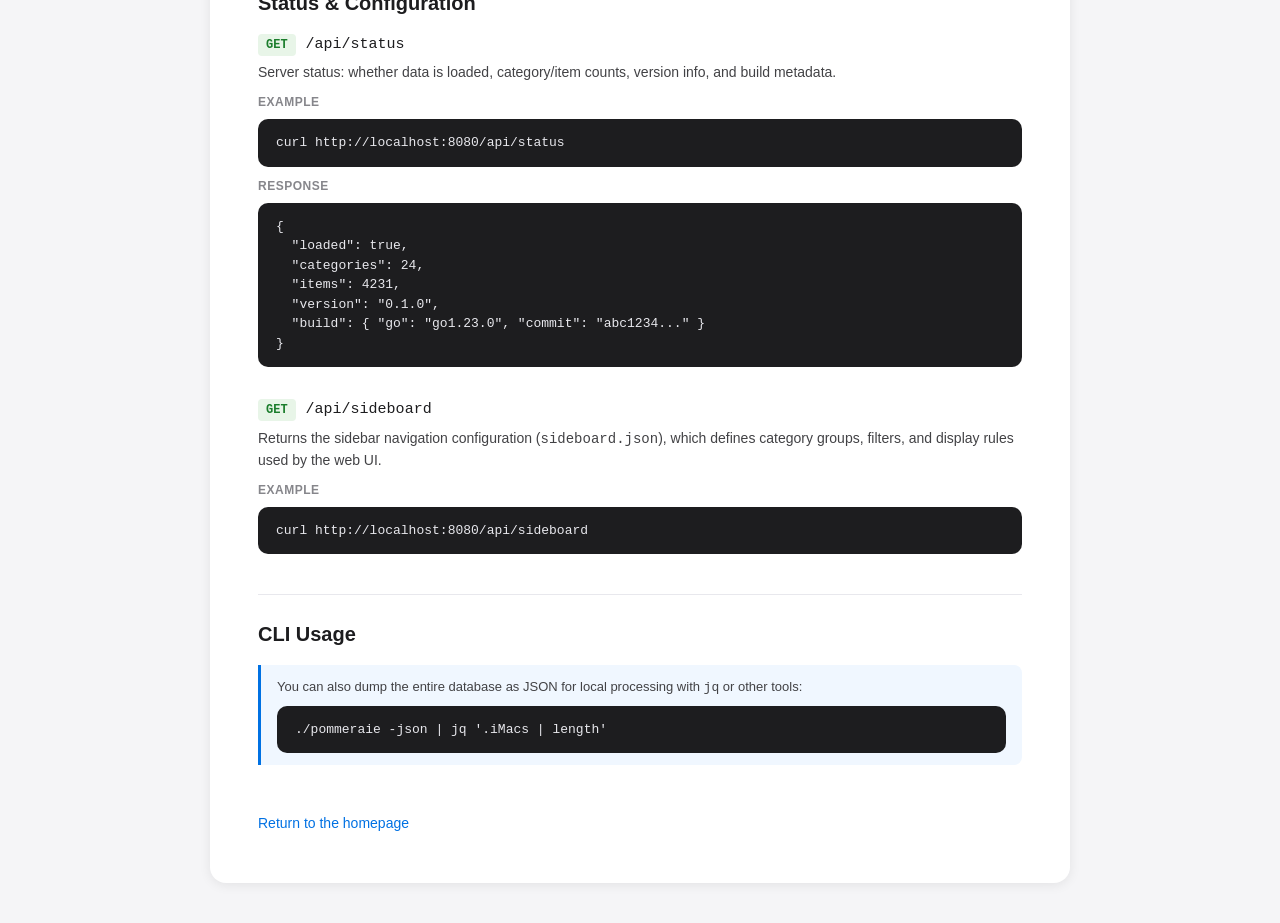
==== commit daac1d21: "Remove regex filter operator Drop the regex case from matchFilter, the regexp import, and all docume" ====
--- a/static/api.html
+++ b/static/api.html
@@ -423,12 +423,6 @@
                             </td>
                         </tr>
                         <tr>
-                            <td>regex</td>
-                            <td>
-                                Go regular expression match
-                            </td>
-                        </tr>
-                        <tr>
                             <td>gt</td>
                             <td>
                                 Greater than (numeric or lexicographic)
